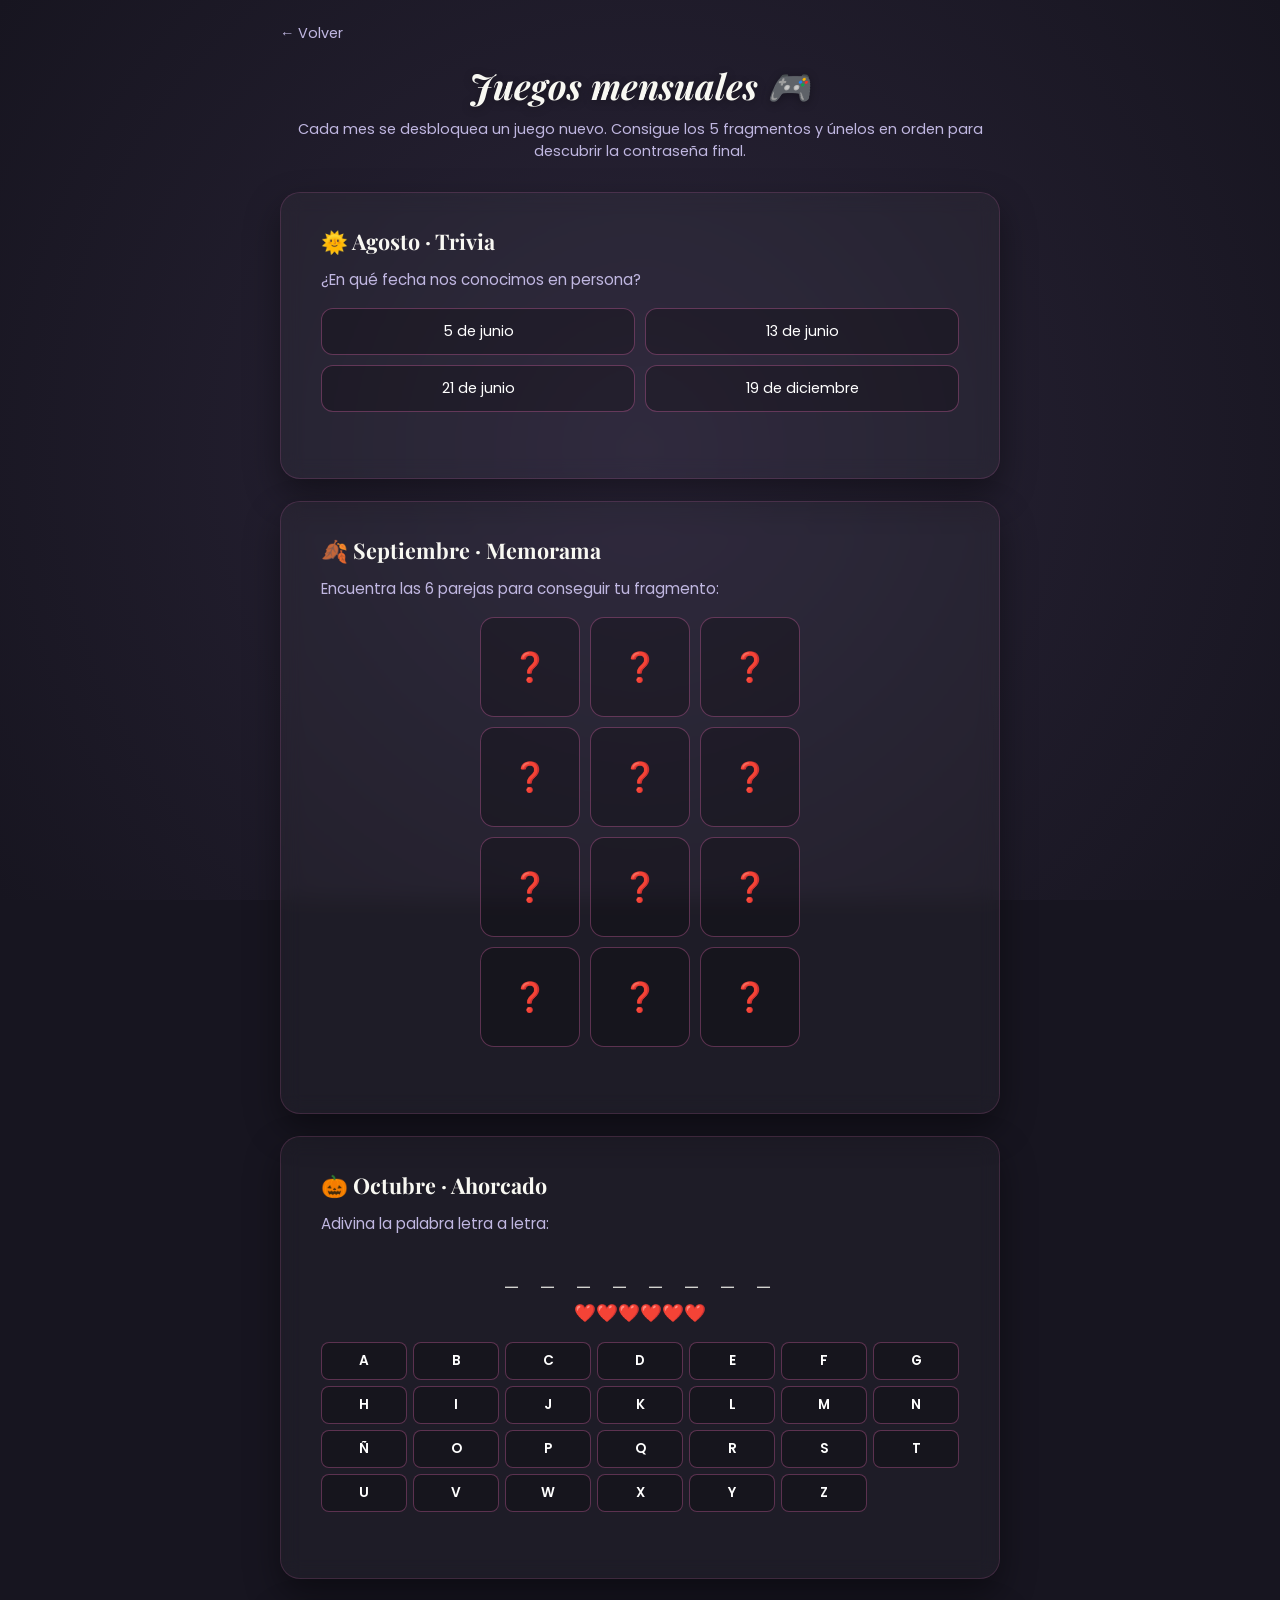
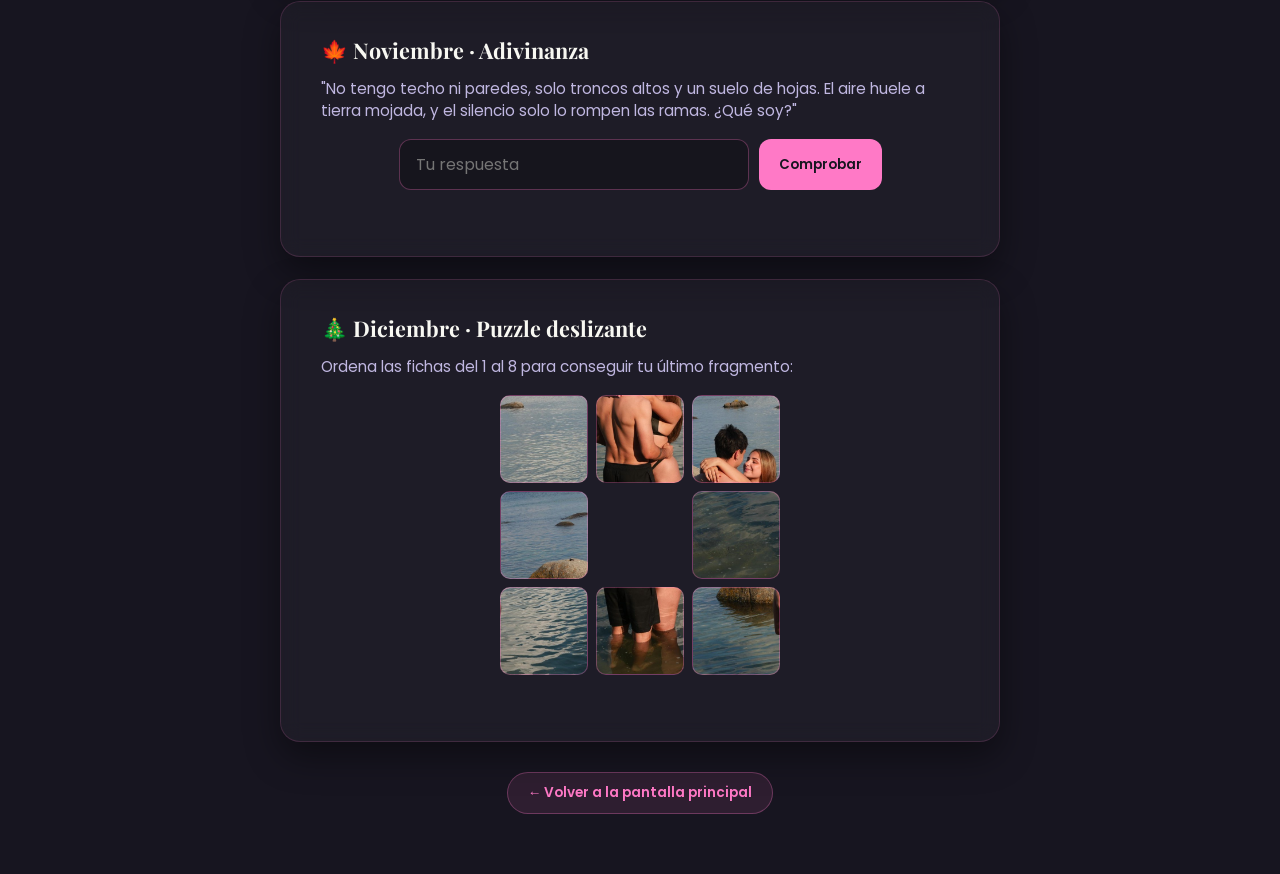
==== juegos.html @ 96655b37 "v2.0" ====
<!DOCTYPE html>
<html lang="es">
<head>
    <meta charset="UTF-8">
    <meta name="viewport" content="width=device-width, initial-scale=1.0, viewport-fit=cover">
    <meta name="apple-mobile-web-app-capable" content="yes">
    <meta name="apple-mobile-web-app-status-bar-style" content="black-translucent">
    <title>Juegos mensuales</title>
    <link href="https://fonts.googleapis.com/css2?family=Playfair+Display:ital,wght@0,600;1,400&family=Poppins:wght@400;600;700&display=swap" rel="stylesheet">
    <link rel="stylesheet" href="styles.css?v=1.7">
</head>

<body>
    <div class="games-page">
        <a href="index.html" class="back-link">← Volver</a>

        <h1 class="games-title">Juegos mensuales 🎮</h1>
        <p class="games-subtitle">
            Cada mes se desbloquea un juego nuevo. Consigue los 5 fragmentos y únelos
            en orden para descubrir la contraseña final.
        </p>

        <!-- AGOSTO: Trivia -->
        <section class="game-card" data-month="august">
            <h2 class="game-card-title">🌞 Agosto · Trivia</h2>

            <p class="game-locked-msg"></p>

            <div class="game-body">
                <p class="game-question">¿En qué fecha nos conocimos en persona?</p>
                <div class="trivia-options">
                    <button class="trivia-option" type="button">5 de junio</button>
                    <button class="trivia-option" type="button">13 de junio</button>
                    <button class="trivia-option" type="button" data-correct="true">21 de junio</button>
                    <button class="trivia-option" type="button">19 de diciembre</button>
                </div>
                <p class="game-feedback"></p>
            </div>
        </section>

        <!-- SEPTIEMBRE: Memorama -->
        <section class="game-card" data-month="september">
            <h2 class="game-card-title">🍂 Septiembre · Memorama</h2>

            <p class="game-locked-msg"></p>

            <div class="game-body">
                <p class="game-question">Encuentra las 6 parejas para conseguir tu fragmento:</p>
                <div class="memory-grid">
                    <button class="memory-card" type="button" data-pair="4" data-symbol="🔥">❓</button>
                    <button class="memory-card" type="button" data-pair="1" data-symbol="🏡">❓</button>
                    <button class="memory-card" type="button" data-pair="3" data-symbol="❤️">❓</button>
                    <button class="memory-card" type="button" data-pair="6" data-symbol="⭐">❓</button>
                    <button class="memory-card" type="button" data-pair="2" data-symbol="🌙">❓</button>
                    <button class="memory-card" type="button" data-pair="5" data-symbol="🌲">❓</button>
                    <button class="memory-card" type="button" data-pair="1" data-symbol="🏡">❓</button>
                    <button class="memory-card" type="button" data-pair="4" data-symbol="🔥">❓</button>
                    <button class="memory-card" type="button" data-pair="6" data-symbol="⭐">❓</button>
                    <button class="memory-card" type="button" data-pair="3" data-symbol="❤️">❓</button>
                    <button class="memory-card" type="button" data-pair="5" data-symbol="🌲">❓</button>
                    <button class="memory-card" type="button" data-pair="2" data-symbol="🌙">❓</button>
                </div>
                <p class="game-feedback"></p>
            </div>
        </section>

        <!-- OCTUBRE: Ahorcado -->
        <section class="game-card" data-month="october">
            <h2 class="game-card-title">🎃 Octubre · Ahorcado</h2>

            <p class="game-locked-msg"></p>

            <div class="game-body">
                <p class="game-question">Adivina la palabra letra a letra:</p>
                <p class="hangman-word"></p>
                <p class="hangman-lives"></p>
                <div class="hangman-letters"></div>
                <p class="game-feedback"></p>
            </div>
        </section>

        <!-- NOVIEMBRE: Adivinanza -->
        <section class="game-card" data-month="november">
            <h2 class="game-card-title">🍁 Noviembre · Adivinanza</h2>

            <p class="game-locked-msg"></p>

            <div class="game-body">
                <p class="game-question">
                    "No tengo techo ni paredes, solo troncos altos y un suelo de hojas.
                    El aire huele a tierra mojada, y el silencio solo lo rompen las ramas. ¿Qué soy?"
                </p>
                <div class="input-group">
                    <input type="text" class="riddle-input" placeholder="Tu respuesta" autocomplete="off">
                    <button type="button" class="riddle-check">Comprobar</button>
                </div>
                <p class="game-feedback"></p>
            </div>
        </section>

        <!-- DICIEMBRE: Puzzle deslizante -->
        <section class="game-card" data-month="december">
            <h2 class="game-card-title">🎄 Diciembre · Puzzle deslizante</h2>

            <p class="game-locked-msg"></p>

            <div class="game-body">
                <p class="game-question">Ordena las fichas del 1 al 8 para conseguir tu último fragmento:</p>
                <div class="sliding-puzzle" id="sliding-puzzle"></div>
                <p class="game-feedback"></p>
            </div>
        </section>

        <a href="index.html" class="games-link games-return">← Volver a la pantalla principal</a>
    </div>

    <script src="config.js?v=1.7"></script>
    <script src="games.js?v=1.7"></script>
</body>
</html>
---- styles.css ----
* {
  margin: 0;
  padding: 0;
  box-sizing: border-box;
  -webkit-tap-highlight-color: transparent;
}

html {
  height: -webkit-fill-available;
  /* Mismo color base que el body, para que el rebote de scroll no muestre blanco */
  background: #171520;
}

body {
  background: radial-gradient(circle, #2a2438 0%, #171520 100%);
  background-attachment: fixed;
  display: flex;
  justify-content: center;
  align-items: center;
  /* "safe center": si el contenido es más alto que la pantalla (pantalla revelada),
     se alinea arriba en vez de recortarse por arriba al centrarlo */
  align-items: safe center;
  min-height: 100vh;
  min-height: -webkit-fill-available;
  font-family: 'Poppins', sans-serif;
  color: #fff;
  /* Evita el rebote de scroll (Android/iOS) que deja ver el fondo blanco */
  overscroll-behavior: none;
  /* Scroll fluido en iOS */
  -webkit-overflow-scrolling: touch;
  /* Safe area para iPhone con notch / Dynamic Island */
  padding: max(20px, env(safe-area-inset-top))
           max(20px, env(safe-area-inset-right))
           max(20px, env(safe-area-inset-bottom))
           max(20px, env(safe-area-inset-left));
}

/* TARJETA CONTENEDORA */
.card-container {
  text-align: center;
  background: rgba(255, 255, 255, 0.03);
  padding: 40px 30px;
  border-radius: 24px;
  box-shadow: 0 15px 35px rgba(0, 0, 0, 0.4);
  /* Safari necesita el prefijo -webkit- */
  -webkit-backdrop-filter: blur(10px);
  backdrop-filter: blur(10px);
  border: 1px solid rgba(255, 121, 198, 0.15);
  max-width: 550px;
  width: 100%;
  opacity: 1;
  transition: opacity 0.5s ease;
}

.card-container.fade-out {
  opacity: 0;
  pointer-events: none;
}

/* Bloquea el scroll de fondo mientras el lightbox está abierto */
body.lightbox-open {
  overflow: hidden;
}

/* TÍTULO PRINCIPAL */
.main-title {
  font-family: 'Playfair Display', serif;
  font-style: italic;
  color: #f8f8f2;
  font-size: clamp(1.4rem, 5.5vw, 2.2rem);
  margin-bottom: 30px;
  text-shadow: 0 2px 10px rgba(0, 0, 0, 0.3);
}

/* CONTADOR */
#clock {
  margin-bottom: 35px;
}

.time-block {
  display: inline-block;
  margin: 0 clamp(5px, 2.5vw, 10px);
}

.time-block span {
  display: block;
  font-size: clamp(36px, 11vw, 50px);
  font-weight: 700;
  color: #ff79c6;
  text-shadow: 0 0 18px rgba(255, 121, 198, 0.35);
  line-height: 1;
  margin-bottom: 6px;
}

.time-block small {
  font-size: clamp(10px, 2.5vw, 12px);
  font-weight: 600;
  color: #f178b6;
  text-transform: uppercase;
  letter-spacing: 2px;
}

/* SECCIÓN DE CONTRASEÑA */
.lock-section {
  border-top: 1px solid rgba(255, 255, 255, 0.08);
  padding-top: 25px;
}

.lock-instruction {
  font-size: 0.9rem;
  color: #c0b7e1;
  margin-bottom: 15px;
}

.input-group {
  display: flex;
  justify-content: center;
  gap: 10px;
  max-width: 380px;
  margin: 0 auto;
}

/* INPUT DE TEXTO */
.input-group input {
  flex: 1;
  padding: 12px 16px;
  border-radius: 12px;
  border: 1px solid rgba(255, 121, 198, 0.3);
  background: rgba(0, 0, 0, 0.25);
  color: #fff;
  font-family: 'Poppins', sans-serif;
  /* 16px mínimo para evitar el zoom automático en iPhone */
  font-size: 16px;
  outline: none;
  transition: all 0.3s ease;
  /* Mejora la apariencia nativa en iOS */
  -webkit-appearance: none;
  appearance: none;
}

.input-group input:focus {
  border-color: #ff79c6;
  box-shadow: 0 0 12px rgba(255, 121, 198, 0.25);
}

/* BOTÓN MOSTRAR/OCULTAR CONTRASEÑA (fuera del campo de texto) */
.password-toggle {
  padding: 12px 14px;
  border-radius: 12px;
  border: 1px solid rgba(255, 121, 198, 0.3);
  background: rgba(0, 0, 0, 0.25);
  color: #fff;
  font-size: 1.1rem;
  line-height: 1;
  cursor: pointer;
  transition: all 0.3s ease;
  touch-action: manipulation;
  min-height: 44px;
  -webkit-appearance: none;
  appearance: none;
}

.password-toggle:hover,
.password-toggle:active {
  border-color: #ff79c6;
  background: rgba(255, 121, 198, 0.15);
}

/* BOTÓN */
.input-group button {
  padding: 12px 20px;
  border-radius: 12px;
  border: none;
  background: #ff79c6;
  color: #171520;
  font-family: 'Poppins', sans-serif;
  font-weight: 600;
  cursor: pointer;
  transition: all 0.3s ease;
  /* Elimina el delay de 300ms en iOS */
  touch-action: manipulation;
  /* Mínimo recomendado por Apple para targets táctiles */
  min-height: 44px;
  /* Resetea estilos nativos en iOS */
  -webkit-appearance: none;
  appearance: none;
  white-space: nowrap;
}

.input-group button:hover {
  background: #ff92d0;
  transform: translateY(-2px);
  box-shadow: 0 5px 15px rgba(255, 121, 198, 0.4);
}

/* Estado :active para iOS (no tiene :hover en táctil) */
.input-group button:active {
  background: #ff92d0;
  transform: translateY(-1px);
  box-shadow: 0 3px 10px rgba(255, 121, 198, 0.4);
}

/* ENLACE A LOS JUEGOS MENSUALES */
.games-link-section {
  margin-top: 20px;
}

.games-link {
  display: inline-block;
  text-decoration: none;
  color: #ff79c6;
  background: rgba(255, 121, 198, 0.1);
  border: 1px solid rgba(255, 121, 198, 0.3);
  padding: 10px 20px;
  border-radius: 999px;
  font-size: 0.85rem;
  font-weight: 600;
  transition: all 0.3s ease;
}

.games-link:hover,
.games-link:active {
  background: rgba(255, 121, 198, 0.22);
  transform: translateY(-2px);
}

.games-return {
  display: block;
  width: fit-content;
  margin: 30px auto 0;
}

/* Reset de estilos nativos cuando .games-link se usa en un <button> */
button.games-link {
  cursor: pointer;
  font-family: 'Poppins', sans-serif;
  -webkit-appearance: none;
  appearance: none;
}

/* MENSAJE DE ERROR Y ANIMACIÓN */
.error-msg {
  color: #ff5555;
  font-size: 0.85rem;
  margin-top: 12px;
  min-height: 20px;
}

.shake {
  animation: shake 0.4s ease-in-out;
}

@keyframes shake {
  0%, 100% { transform: translateX(0); }
  25% { transform: translateX(-8px); }
  75% { transform: translateX(8px); }
}

/* ======================================== */
/* PANTALLA 2: REGALO DESBLOQUEADO           */
/* ======================================== */

.reveal-screen {
  width: 100%;
  max-width: 640px;
  opacity: 0;
  transition: opacity 0.6s ease;
  -webkit-overflow-scrolling: touch;
  /* Espacio inferior para no chocar con las barras de navegación nativas */
  padding-bottom: max(40px, env(safe-area-inset-bottom));
}

.reveal-screen.fade-in {
  opacity: 1;
}

/* El atributo [hidden] debe ganar siempre a display, aunque tengamos
   nuestras propias reglas de display en esta clase */
.reveal-screen[hidden] {
  display: none;
}

/* CABECERA ROMÁNTICA */
.reveal-header {
  text-align: center;
  margin-bottom: 28px;
}

.reveal-title {
  font-family: 'Playfair Display', serif;
  font-style: italic;
  color: #f8f8f2;
  font-size: clamp(1.6rem, 6vw, 2.4rem);
  text-shadow: 0 2px 10px rgba(0, 0, 0, 0.3);
  margin-bottom: 10px;
}

.reveal-subtitle {
  color: #c0b7e1;
  font-size: 0.95rem;
  line-height: 1.5;
}

/* TARJETA DEL REGALO PRINCIPAL */
.gift-card {
  text-align: center;
  background: rgba(255, 255, 255, 0.03);
  border: 1px solid rgba(255, 121, 198, 0.2);
  border-radius: 20px;
  padding: 28px 22px;
  margin-bottom: 34px;
  box-shadow: 0 15px 35px rgba(0, 0, 0, 0.4);
  -webkit-backdrop-filter: blur(10px);
  backdrop-filter: blur(10px);
}

.gift-card-title {
  font-family: 'Playfair Display', serif;
  color: #f8f8f2;
  font-size: clamp(1.2rem, 4.5vw, 1.6rem);
  margin-bottom: 12px;
}

.gift-card-text {
  color: #c0b7e1;
  font-size: 0.95rem;
  line-height: 1.6;
  margin-bottom: 16px;
}

.gift-badges {
  display: flex;
  flex-wrap: wrap;
  justify-content: center;
  gap: 8px;
}

.badge {
  background: rgba(255, 121, 198, 0.12);
  border: 1px solid rgba(255, 121, 198, 0.3);
  color: #ff79c6;
  padding: 6px 14px;
  border-radius: 999px;
  font-size: 0.78rem;
  font-weight: 600;
  white-space: nowrap;
}

/* MURO / GALERÍA DE RECUERDOS */
.section-title {
  font-family: 'Playfair Display', serif;
  text-align: center;
  color: #f8f8f2;
  font-size: clamp(1.1rem, 4vw, 1.4rem);
  margin-bottom: 16px;
}

/* Grid fijo de 2 columnas que intercala fotos y notas en el orden del HTML
   (foto | foto, nota | foto, foto | nota...) para que las imágenes se vean
   más grandes en cualquier tamaño de pantalla */
.gallery-grid {
  display: grid;
  grid-template-columns: repeat(2, 1fr);
  gap: 16px;
  align-items: start;
}

.gallery-item {
  margin: 0;
}

.gallery-item img {
  display: block;
  width: 100%;
  height: auto;
  border-radius: 16px;
  box-shadow: 0 8px 20px rgba(0, 0, 0, 0.4);
  object-fit: cover;
  cursor: zoom-in;
  transition: transform 0.25s ease, box-shadow 0.25s ease;
}

.gallery-item img:hover {
  transform: scale(1.03);
  box-shadow: 0 12px 28px rgba(0, 0, 0, 0.5);
}

.gallery-item img:active {
  transform: scale(0.98);
}

/* Texto debajo de cada foto */
.photo-caption {
  color: #c0b7e1;
  font-size: 0.8rem;
  line-height: 1.4;
  margin-top: 8px;
  text-align: left;
}

.photo-caption p + p {
  margin-top: 10px;
}

.note-card {
  background: rgba(255, 255, 255, 0.04);
  border: 1px solid rgba(255, 121, 198, 0.15);
  border-radius: 16px;
  padding: 16px;
  -webkit-backdrop-filter: blur(10px);
  backdrop-filter: blur(10px);
}

.note-quote {
  font-family: 'Playfair Display', serif;
  font-style: italic;
  color: #f8f8f2;
  font-size: 0.9rem;
  line-height: 1.5;
  margin-bottom: 8px;
}

.note-tag {
  display: block;
  color: #c0b7e1;
  font-size: 0.68rem;
  font-weight: 600;
  text-transform: uppercase;
  letter-spacing: 1px;
}

/* ===== LIGHTBOX (imagen ampliada) ===== */
.lightbox-overlay {
  position: fixed;
  inset: 0;
  background: rgba(10, 8, 15, 0.92);
  display: flex;
  align-items: center;
  justify-content: center;
  padding: 20px;
  opacity: 0;
  pointer-events: none;
  transition: opacity 0.3s ease;
  z-index: 1000;
  -webkit-backdrop-filter: blur(6px);
  backdrop-filter: blur(6px);
}

.lightbox-overlay.active {
  opacity: 1;
  pointer-events: auto;
}

.lightbox-overlay img {
  max-width: 92vw;
  max-height: 85vh;
  border-radius: 14px;
  box-shadow: 0 25px 60px rgba(0, 0, 0, 0.6);
  object-fit: contain;
}

.lightbox-close {
  position: absolute;
  top: max(16px, env(safe-area-inset-top));
  right: max(16px, env(safe-area-inset-right));
  width: 44px;
  height: 44px;
  border: 1px solid rgba(255, 121, 198, 0.3);
  border-radius: 50%;
  background: rgba(255, 255, 255, 0.08);
  color: #fff;
  font-size: 1.1rem;
  cursor: pointer;
  -webkit-appearance: none;
  appearance: none;
  touch-action: manipulation;
}

.lightbox-close:hover {
  background: rgba(255, 121, 198, 0.25);
}

/* ESCRITORIO / PANTALLAS GRANDES: todo más amplio y legible */
@media (min-width: 900px) {
  .card-container {
    max-width: 620px;
    padding: 55px 60px;
  }

  .time-block span {
    font-size: 60px;
  }

  .reveal-screen {
    max-width: 1080px;
  }

  .reveal-title {
    font-size: 3rem;
  }

  .reveal-subtitle {
    font-size: 1.15rem;
  }

  .gift-card {
    padding: 45px 70px;
  }

  .gift-card-title {
    font-size: 2rem;
  }

  .gift-card-text {
    font-size: 1.1rem;
    max-width: 640px;
    margin-left: auto;
    margin-right: auto;
  }

  .badge {
    font-size: 0.9rem;
    padding: 8px 18px;
  }

  .section-title {
    font-size: 1.8rem;
    margin-bottom: 22px;
  }

  .gallery-grid {
    gap: 26px;
  }

  .gallery-item img {
    border-radius: 20px;
  }

  .photo-caption {
    font-size: 0.9rem;
  }

  .note-card {
    padding: 22px;
  }

  .note-quote {
    font-size: 1.05rem;
  }
}

/* ======================================== */
/* PÁGINA DE JUEGOS MENSUALES                */
/* ======================================== */

.games-page {
  width: 100%;
  max-width: 640px;
  padding-bottom: max(40px, env(safe-area-inset-bottom));
}

.back-link {
  display: inline-block;
  color: #c0b7e1;
  text-decoration: none;
  font-size: 0.9rem;
  margin-bottom: 18px;
  transition: color 0.3s ease;
}

.back-link:hover {
  color: #ff79c6;
}

.games-title {
  font-family: 'Playfair Display', serif;
  font-style: italic;
  color: #f8f8f2;
  font-size: clamp(1.6rem, 6vw, 2.2rem);
  text-shadow: 0 2px 10px rgba(0, 0, 0, 0.3);
  margin-bottom: 10px;
  text-align: center;
}

.games-subtitle {
  color: #c0b7e1;
  font-size: 0.9rem;
  line-height: 1.5;
  text-align: center;
  margin-bottom: 30px;
}

/* TARJETA DE JUEGO */
.game-card {
  background: rgba(255, 255, 255, 0.03);
  border: 1px solid rgba(255, 121, 198, 0.15);
  border-radius: 20px;
  padding: 26px 22px;
  margin-bottom: 22px;
  -webkit-backdrop-filter: blur(10px);
  backdrop-filter: blur(10px);
  box-shadow: 0 15px 35px rgba(0, 0, 0, 0.4);
}

.game-card-title {
  font-family: 'Playfair Display', serif;
  color: #f8f8f2;
  font-size: clamp(1.1rem, 4.2vw, 1.35rem);
  margin-bottom: 14px;
}

.game-question {
  color: #c0b7e1;
  font-size: 0.95rem;
  line-height: 1.5;
  margin-bottom: 16px;
}

.game-feedback {
  font-size: 0.9rem;
  min-height: 20px;
  margin-top: 12px;
}

.game-feedback.is-error {
  color: #ff5555;
}

.game-feedback.is-success {
  color: #ff79c6;
  font-weight: 600;
}

.game-feedback.is-success strong {
  font-family: 'Playfair Display', serif;
  font-size: 1.05rem;
  letter-spacing: 1px;
}

.game-locked-msg {
  color: #c0b7e1;
  font-size: 0.9rem;
  font-style: italic;
}

/* TRIVIA (agosto) */
.trivia-options {
  display: grid;
  grid-template-columns: 1fr 1fr;
  gap: 10px;
}

.trivia-option {
  padding: 12px 10px;
  border-radius: 12px;
  border: 1px solid rgba(255, 121, 198, 0.3);
  background: rgba(0, 0, 0, 0.25);
  color: #fff;
  font-family: 'Poppins', sans-serif;
  font-size: 0.9rem;
  cursor: pointer;
  transition: all 0.25s ease;
  -webkit-appearance: none;
  appearance: none;
  touch-action: manipulation;
  min-height: 44px;
}

.trivia-option:hover,
.trivia-option:active {
  border-color: #ff79c6;
  background: rgba(255, 121, 198, 0.15);
}

/* MEMORAMA (septiembre) */
.memory-grid {
  display: grid;
  grid-template-columns: repeat(3, 1fr);
  gap: 10px;
  max-width: 320px;
  margin: 0 auto;
}

.memory-card {
  aspect-ratio: 1;
  border-radius: 14px;
  border: 1px solid rgba(255, 121, 198, 0.3);
  background: rgba(0, 0, 0, 0.25);
  color: #fff;
  font-size: clamp(1.4rem, 6vw, 1.8rem);
  cursor: pointer;
  transition: all 0.25s ease;
  -webkit-appearance: none;
  appearance: none;
  touch-action: manipulation;
}

.memory-card.is-flipped {
  background: rgba(255, 121, 198, 0.15);
  border-color: #ff79c6;
}

.memory-card.is-matched {
  background: rgba(255, 121, 198, 0.25);
  border-color: #ff79c6;
  opacity: 0.6;
  cursor: default;
}

/* AHORCADO (octubre) */
.hangman-word {
  font-family: 'Playfair Display', serif;
  color: #f8f8f2;
  font-size: clamp(1.3rem, 5.5vw, 1.8rem);
  letter-spacing: 6px;
  text-align: center;
  margin-bottom: 10px;
}

.hangman-lives {
  text-align: center;
  font-size: 1.1rem;
  margin-bottom: 16px;
}

.hangman-letters {
  display: grid;
  grid-template-columns: repeat(7, 1fr);
  gap: 6px;
}

.hangman-key {
  padding: 8px 0;
  border-radius: 8px;
  border: 1px solid rgba(255, 121, 198, 0.3);
  background: rgba(0, 0, 0, 0.25);
  color: #fff;
  font-family: 'Poppins', sans-serif;
  font-size: 0.85rem;
  font-weight: 600;
  cursor: pointer;
  transition: all 0.2s ease;
  -webkit-appearance: none;
  appearance: none;
  touch-action: manipulation;
}

.hangman-key:hover:not(:disabled) {
  border-color: #ff79c6;
  background: rgba(255, 121, 198, 0.15);
}

.hangman-key:disabled {
  opacity: 0.35;
  cursor: default;
}

/* PUZZLE DESLIZANTE (diciembre) */
.sliding-puzzle {
  display: grid;
  grid-template-columns: repeat(3, 1fr);
  gap: 8px;
  max-width: 280px;
  margin: 0 auto;
}

.puzzle-tile {
  aspect-ratio: 1;
  border-radius: 10px;
  border: 1px solid rgba(255, 121, 198, 0.3);
  background-color: rgba(255, 121, 198, 0.12);
  background-size: 300% 300%;
  background-repeat: no-repeat;
  cursor: pointer;
  transition: filter 0.2s ease, border-color 0.2s ease;
  -webkit-appearance: none;
  appearance: none;
  touch-action: manipulation;
}

.puzzle-tile:hover {
  border-color: #ff79c6;
  filter: brightness(1.08);
}

.puzzle-tile.is-empty {
  background-color: transparent;
  background-image: none;
  border-color: transparent;
  cursor: default;
}

/* Escritorio: página de juegos más ancha */
@media (min-width: 900px) {
  .games-page {
    max-width: 720px;
  }

  .game-card {
    padding: 34px 40px;
  }
}

/* MÓVIL (iPhone SE, iPhone estándar/Pro Max, Android, etc.) */
@media (max-width: 480px) {
  .card-container {
    padding: 30px 20px;
  }

  .main-title {
    margin-bottom: 20px;
  }

  .input-group {
    flex-direction: column;
  }

  .input-group button {
    width: 100%;
  }

  .gift-card {
    padding: 22px 18px;
  }
}
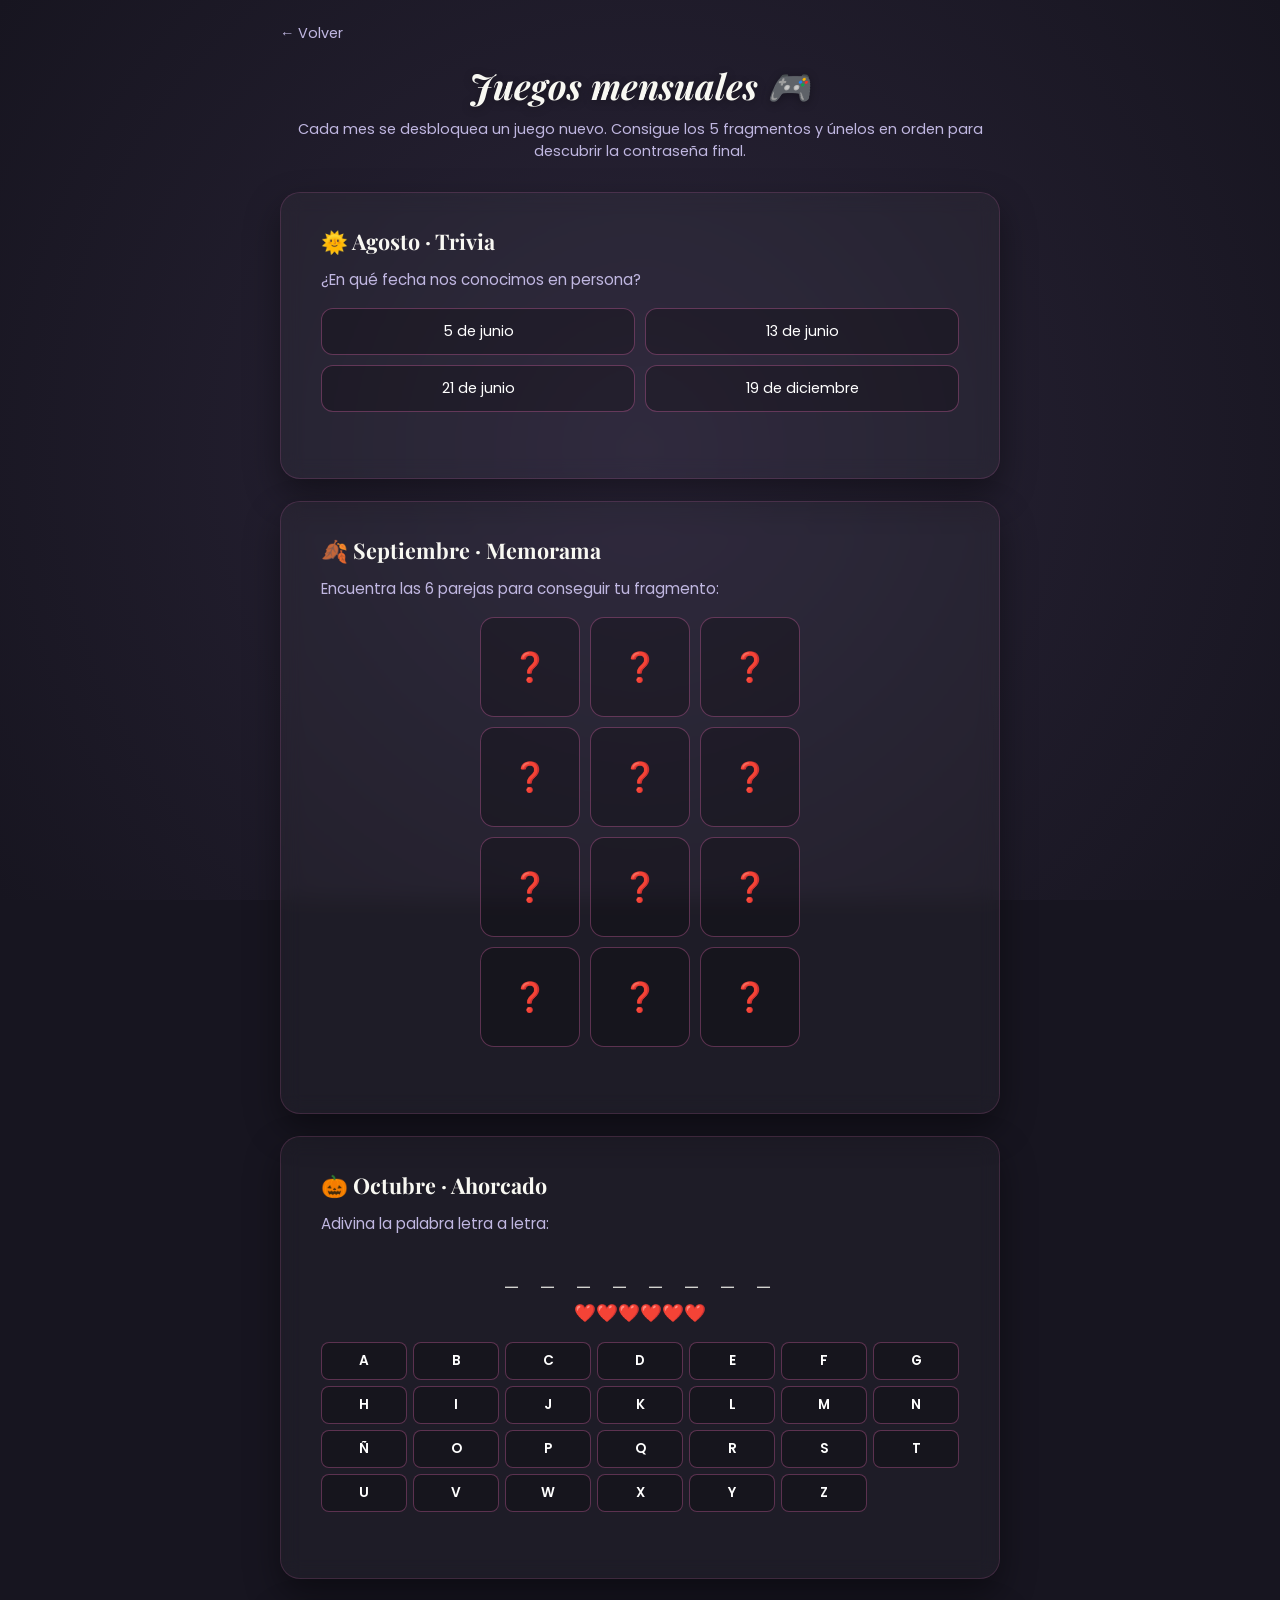
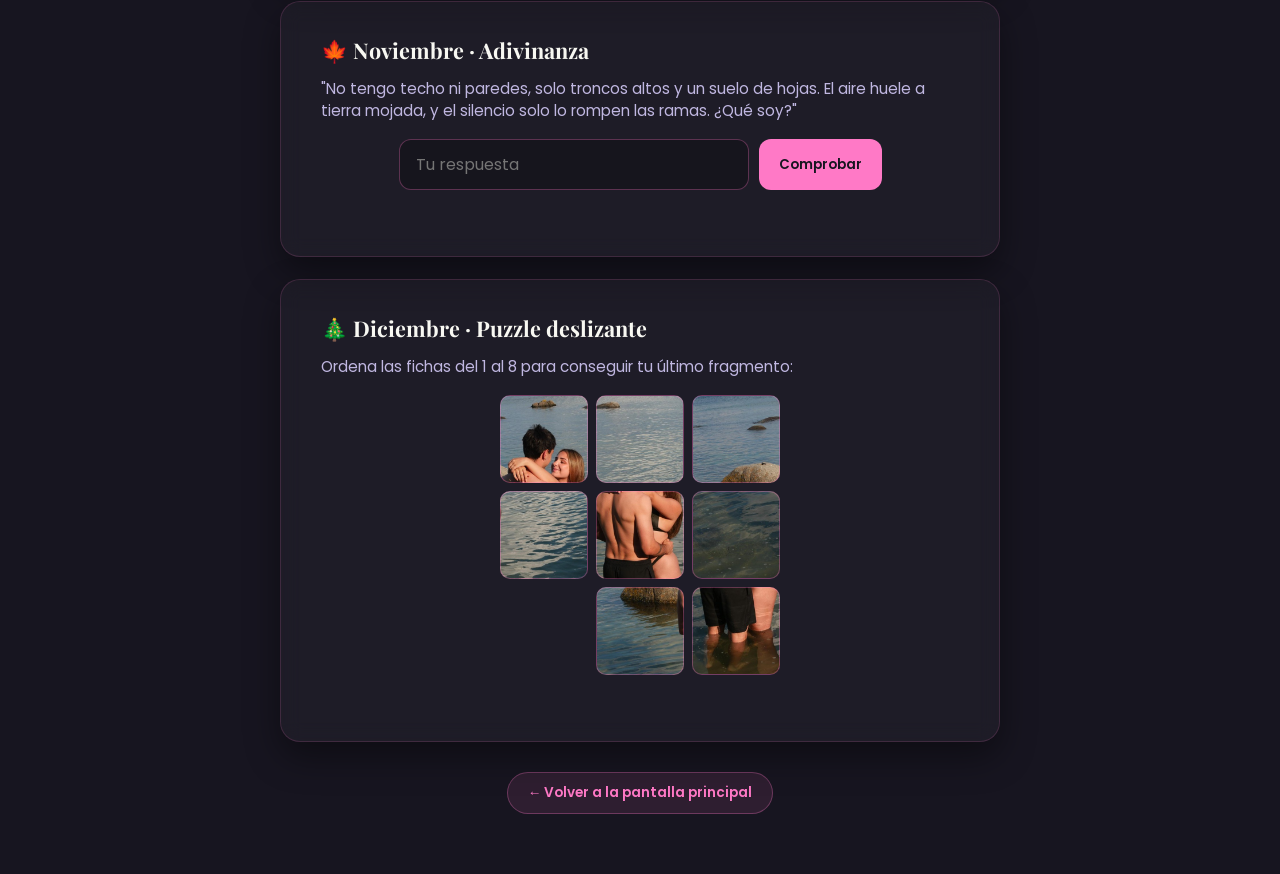
==== commit c98b3b43: "v2.2" ====
--- a/juegos.html
+++ b/juegos.html
@@ -7,7 +7,7 @@
     <meta name="apple-mobile-web-app-status-bar-style" content="black-translucent">
     <title>Juegos mensuales</title>
     <link href="https://fonts.googleapis.com/css2?family=Playfair+Display:ital,wght@0,600;1,400&family=Poppins:wght@400;600;700&display=swap" rel="stylesheet">
-    <link rel="stylesheet" href="styles.css?v=1.7">
+    <link rel="stylesheet" href="styles.css?v=2.2">
 </head>
 
 <body>
@@ -114,7 +114,7 @@
         <a href="index.html" class="games-link games-return">← Volver a la pantalla principal</a>
     </div>
 
-    <script src="config.js?v=1.7"></script>
-    <script src="games.js?v=1.7"></script>
+    <script src="config.js?v=2.2"></script>
+    <script src="games.js?v=2.2"></script>
 </body>
 </html>
--- a/styles.css
+++ b/styles.css
@@ -9,6 +9,10 @@
   height: -webkit-fill-available;
   /* Mismo color base que el body, para que el rebote de scroll no muestre blanco */
   background: #171520;
+  /* Evita que Chrome/Android agrande automáticamente el texto que envuelve
+     a su propia línea (p.ej. "SEG" en el contador) */
+  -webkit-text-size-adjust: 100%;
+  text-size-adjust: 100%;
 }
 
 body {
@@ -75,16 +79,20 @@
 /* CONTADOR */
 #clock {
   margin-bottom: 35px;
+  /* Grid de 4 columnas fijas: nunca envuelve a una 2ª fila (evitamos así
+     el "font boosting" que Chrome aplica a bloques huérfanos al envolver) */
+  display: grid;
+  grid-template-columns: repeat(4, 1fr);
+  gap: clamp(4px, 2vw, 10px);
 }
 
 .time-block {
-  display: inline-block;
-  margin: 0 clamp(5px, 2.5vw, 10px);
+  min-width: 0;
 }
 
 .time-block span {
   display: block;
-  font-size: clamp(36px, 11vw, 50px);
+  font-size: clamp(30px, 11vw, 50px);
   font-weight: 700;
   color: #ff79c6;
   text-shadow: 0 0 18px rgba(255, 121, 198, 0.35);
@@ -812,11 +820,19 @@
   }
 
   .input-group {
-    flex-direction: column;
+    flex-wrap: wrap;
+  }
+
+  .input-group input {
+    flex: 1 1 100%;
   }
 
   .input-group button {
-    width: 100%;
+    flex: 1;
+  }
+
+  .input-group .password-toggle {
+    flex: 0 0 auto;
   }
 
   .gift-card {
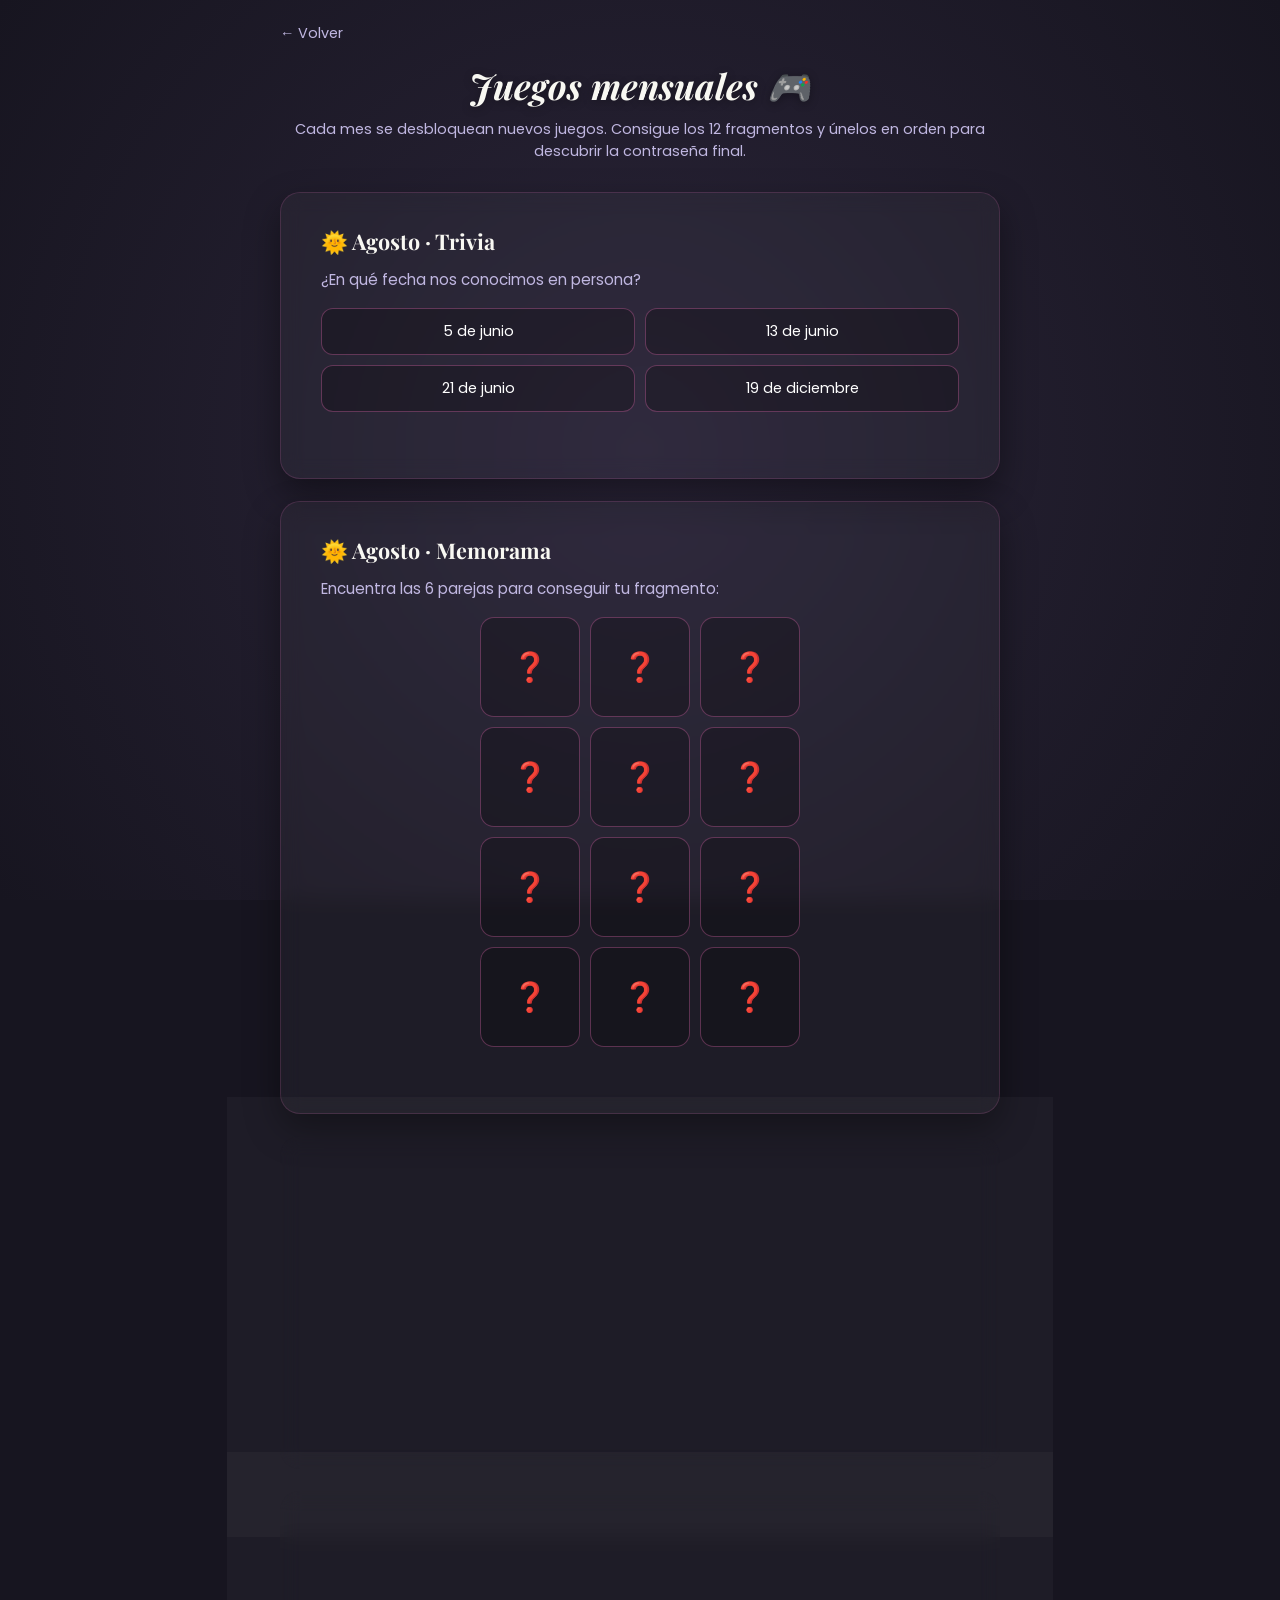
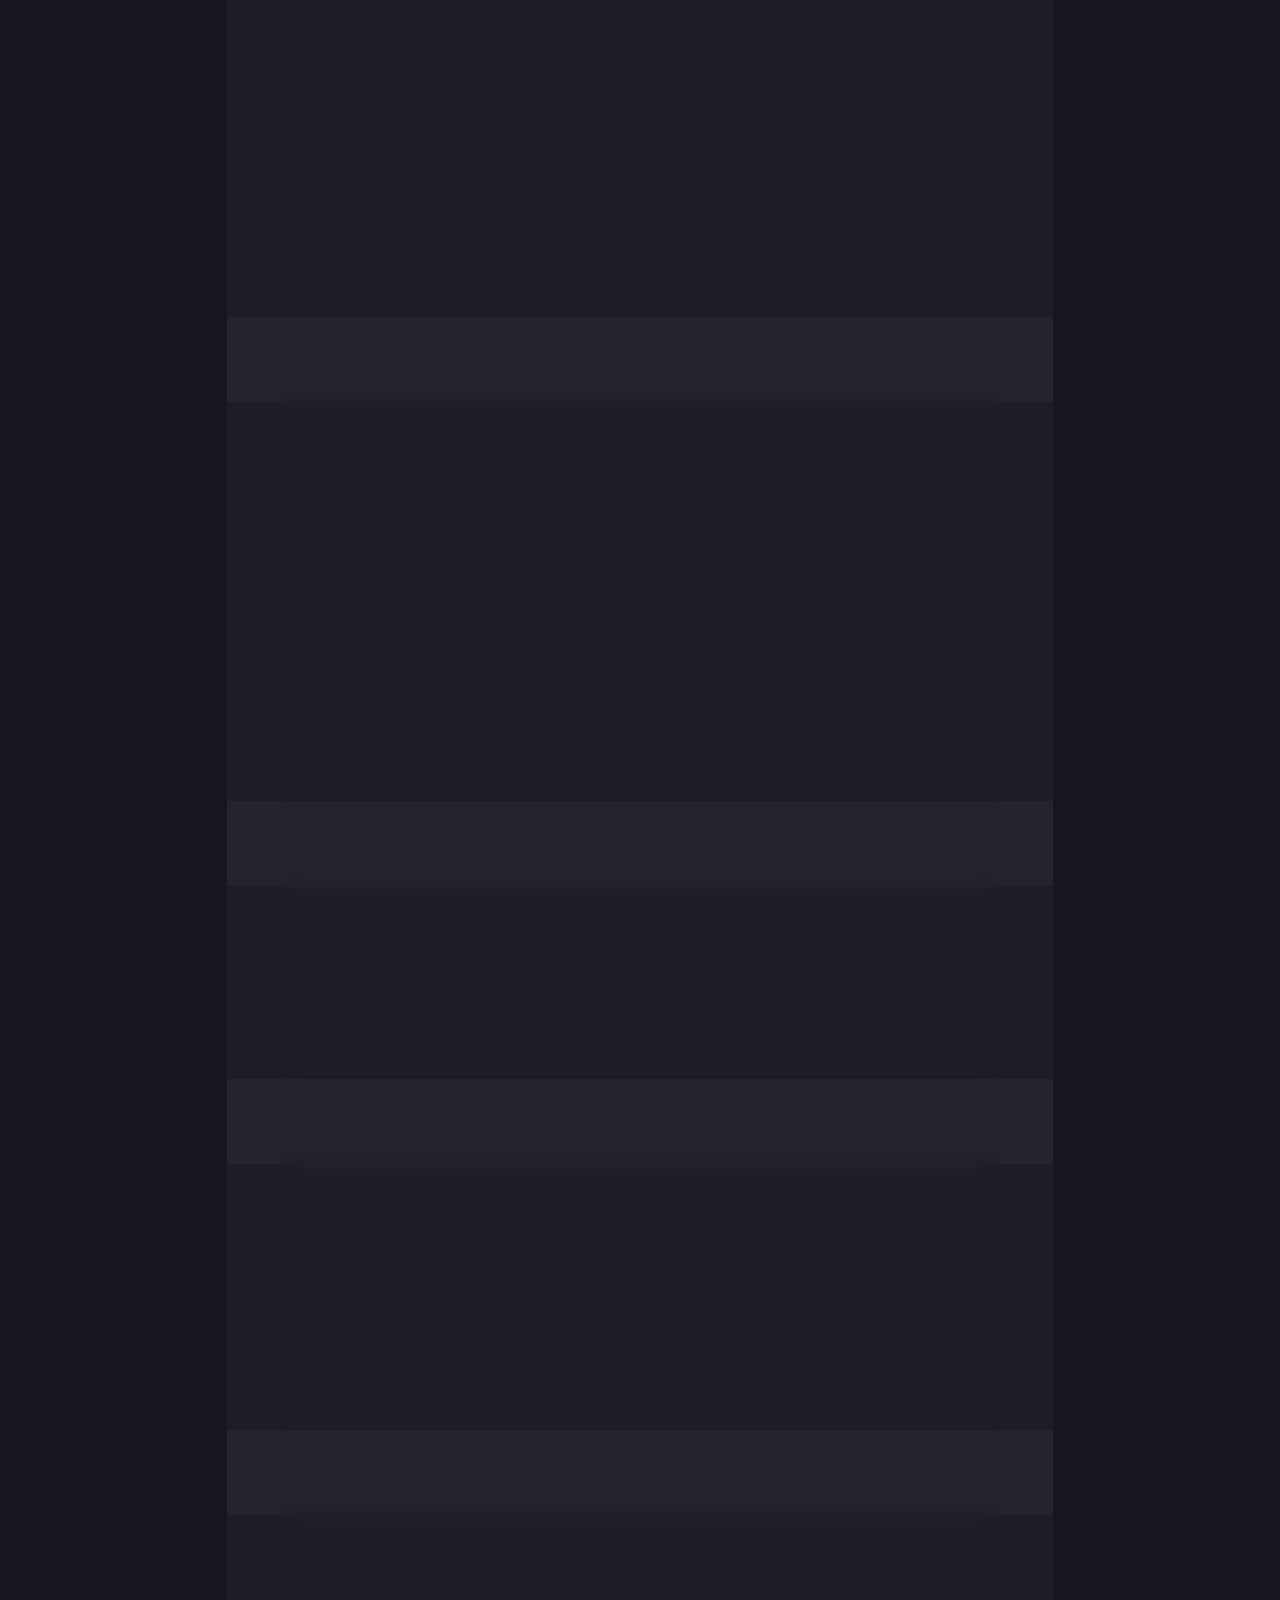
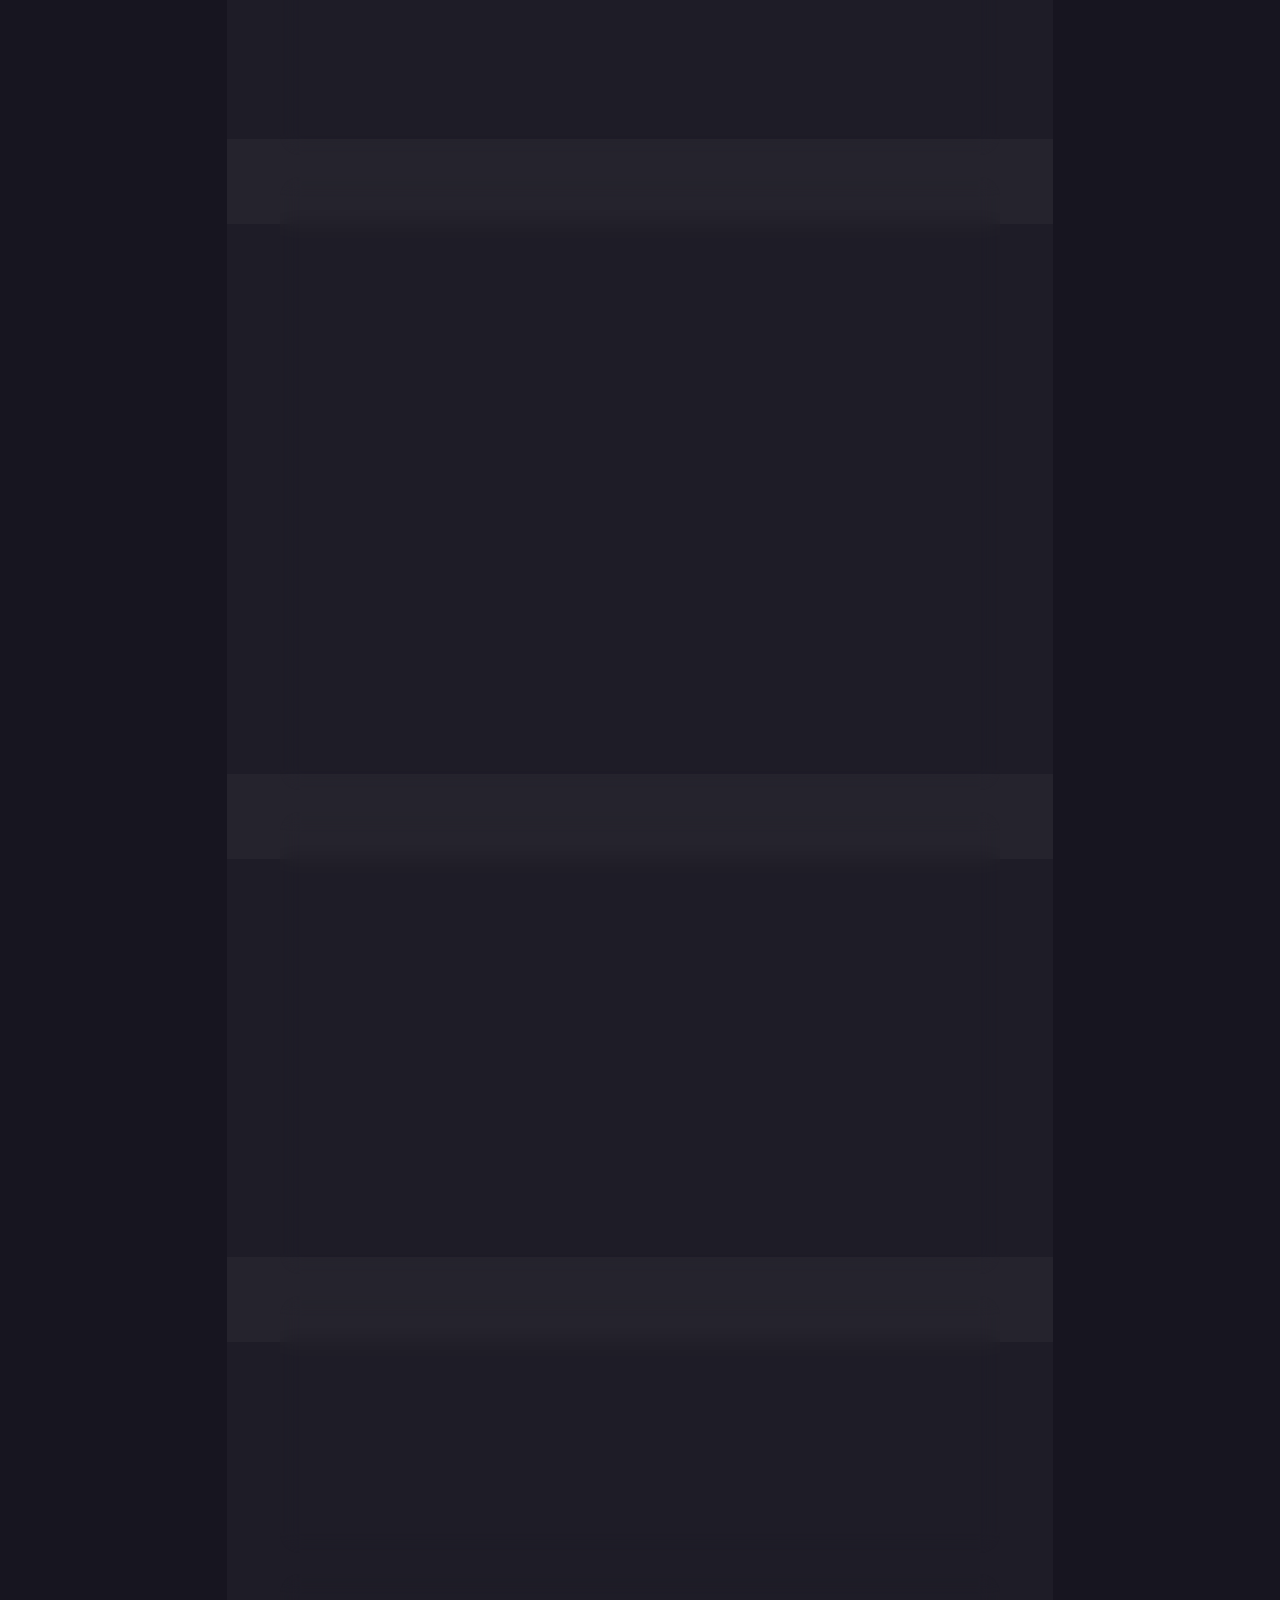
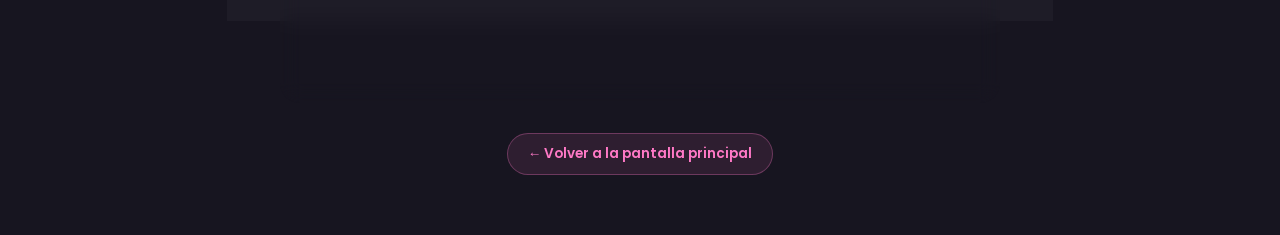
==== commit e92962de: "v3.0" ====
--- a/juegos.html
+++ b/juegos.html
@@ -7,7 +7,7 @@
     <meta name="apple-mobile-web-app-status-bar-style" content="black-translucent">
     <title>Juegos mensuales</title>
     <link href="https://fonts.googleapis.com/css2?family=Playfair+Display:ital,wght@0,600;1,400&family=Poppins:wght@400;600;700&display=swap" rel="stylesheet">
-    <link rel="stylesheet" href="styles.css?v=2.2">
+    <link rel="stylesheet" href="styles.css?v=3.0">
 </head>
 
 <body>
@@ -16,12 +16,12 @@
 
         <h1 class="games-title">Juegos mensuales 🎮</h1>
         <p class="games-subtitle">
-            Cada mes se desbloquea un juego nuevo. Consigue los 5 fragmentos y únelos
+            Cada mes se desbloquean nuevos juegos. Consigue los 12 fragmentos y únelos
             en orden para descubrir la contraseña final.
         </p>
 
-        <!-- AGOSTO: Trivia -->
-        <section class="game-card" data-month="august">
+        <!-- AGOSTO 1: Trivia -->
+        <section class="game-card" data-game="aug1">
             <h2 class="game-card-title">🌞 Agosto · Trivia</h2>
 
             <p class="game-locked-msg"></p>
@@ -38,9 +38,9 @@
             </div>
         </section>
 
-        <!-- SEPTIEMBRE: Memorama -->
-        <section class="game-card" data-month="september">
-            <h2 class="game-card-title">🍂 Septiembre · Memorama</h2>
+        <!-- AGOSTO 2: Memorama -->
+        <section class="game-card" data-game="aug2">
+            <h2 class="game-card-title">🌞 Agosto · Memorama</h2>
 
             <p class="game-locked-msg"></p>
 
@@ -64,9 +64,24 @@
             </div>
         </section>
 
-        <!-- OCTUBRE: Ahorcado -->
-        <section class="game-card" data-month="october">
-            <h2 class="game-card-title">🎃 Octubre · Ahorcado</h2>
+        <!-- AGOSTO 3: Anagrama -->
+        <section class="game-card" data-game="aug3">
+            <h2 class="game-card-title">🌞 Agosto · Anagrama</h2>
+
+            <p class="game-locked-msg"></p>
+
+            <div class="game-body">
+                <p class="game-question">Ordena las letras para descubrir la palabra escondida:</p>
+                <div class="anagram-letters"></div>
+                <p class="anagram-answer">…</p>
+                <button type="button" class="anagram-clear">🔄 Reiniciar letras</button>
+                <p class="game-feedback"></p>
+            </div>
+        </section>
+
+        <!-- SEPTIEMBRE 1: Ahorcado -->
+        <section class="game-card" data-game="sep1">
+            <h2 class="game-card-title">🍂 Septiembre · Ahorcado</h2>
 
             <p class="game-locked-msg"></p>
 
@@ -79,9 +94,44 @@
             </div>
         </section>
 
-        <!-- NOVIEMBRE: Adivinanza -->
-        <section class="game-card" data-month="november">
-            <h2 class="game-card-title">🍁 Noviembre · Adivinanza</h2>
+        <!-- SEPTIEMBRE 2: Verdadero o falso -->
+        <section class="game-card" data-game="sep2">
+            <h2 class="game-card-title">🍂 Septiembre · Verdadero o falso</h2>
+
+            <p class="game-locked-msg"></p>
+
+            <div class="game-body">
+                <p class="game-question">Responde verdadero o falso a cada frase para conseguir tu fragmento:</p>
+                <div class="truefalse-list">
+                    <div class="truefalse-item" data-answer="true">
+                        <p class="truefalse-statement">Empezamos a hablar un 13 de junio. <!-- TODO: edítame --></p>
+                        <div class="truefalse-options">
+                            <button type="button" class="truefalse-option" data-value="true">Verdadero</button>
+                            <button type="button" class="truefalse-option" data-value="false">Falso</button>
+                        </div>
+                    </div>
+                    <div class="truefalse-item" data-answer="false">
+                        <p class="truefalse-statement">Pasó más de un mes hasta que nos vimos en persona por primera vez. <!-- TODO: edítame --></p>
+                        <div class="truefalse-options">
+                            <button type="button" class="truefalse-option" data-value="true">Verdadero</button>
+                            <button type="button" class="truefalse-option" data-value="false">Falso</button>
+                        </div>
+                    </div>
+                    <div class="truefalse-item" data-answer="true">
+                        <p class="truefalse-statement">Tu cumpleaños cae justo el día en que termina esta cuenta atrás. <!-- TODO: edítame --></p>
+                        <div class="truefalse-options">
+                            <button type="button" class="truefalse-option" data-value="true">Verdadero</button>
+                            <button type="button" class="truefalse-option" data-value="false">Falso</button>
+                        </div>
+                    </div>
+                </div>
+                <p class="game-feedback"></p>
+            </div>
+        </section>
+
+        <!-- SEPTIEMBRE 3: Adivinanza -->
+        <section class="game-card" data-game="sep3">
+            <h2 class="game-card-title">🍂 Septiembre · Adivinanza</h2>
 
             <p class="game-locked-msg"></p>
 
@@ -98,15 +148,130 @@
             </div>
         </section>
 
-        <!-- DICIEMBRE: Puzzle deslizante -->
-        <section class="game-card" data-month="december">
+        <!-- OCTUBRE 1: Cifrado César -->
+        <section class="game-card" data-game="oct1">
+            <h2 class="game-card-title">🎃 Octubre · Mensaje cifrado</h2>
+
+            <p class="game-locked-msg"></p>
+
+            <div class="game-body">
+                <p class="game-question">Cada letra del mensaje se ha desplazado 3 posiciones. Descífralo y escribe la frase completa: <!-- TODO: cambia el mensaje en games.js (CIPHER_MESSAGE) --></p>
+                <p class="cipher-text"></p>
+                <div class="input-group">
+                    <input type="text" class="cipher-input" placeholder="Tu respuesta" autocomplete="off">
+                    <button type="button" class="cipher-check">Comprobar</button>
+                </div>
+                <p class="game-feedback"></p>
+            </div>
+        </section>
+
+        <!-- OCTUBRE 2: Trivia -->
+        <section class="game-card" data-game="oct2">
+            <h2 class="game-card-title">🎃 Octubre · Trivia</h2>
+
+            <p class="game-locked-msg"></p>
+
+            <div class="game-body">
+                <p class="game-question">¿En qué mes es tu cumpleaños? <!-- TODO: cambia esta pregunta y respuestas --></p>
+                <div class="trivia-options">
+                    <button class="trivia-option" type="button">Octubre</button>
+                    <button class="trivia-option" type="button">Noviembre</button>
+                    <button class="trivia-option" type="button" data-correct="true">Diciembre</button>
+                    <button class="trivia-option" type="button">Enero</button>
+                </div>
+                <p class="game-feedback"></p>
+            </div>
+        </section>
+
+        <!-- NOVIEMBRE 1: Memorama -->
+        <section class="game-card" data-game="nov1">
+            <h2 class="game-card-title">🍁 Noviembre · Memorama</h2>
+
+            <p class="game-locked-msg"></p>
+
+            <div class="game-body">
+                <p class="game-question">Encuentra las 6 parejas para conseguir tu fragmento:</p>
+                <div class="memory-grid">
+                    <button class="memory-card" type="button" data-pair="3" data-symbol="🦋">❓</button>
+                    <button class="memory-card" type="button" data-pair="1" data-symbol="🌸">❓</button>
+                    <button class="memory-card" type="button" data-pair="5" data-symbol="🍫">❓</button>
+                    <button class="memory-card" type="button" data-pair="2" data-symbol="🎁">❓</button>
+                    <button class="memory-card" type="button" data-pair="6" data-symbol="🎶">❓</button>
+                    <button class="memory-card" type="button" data-pair="4" data-symbol="🌟">❓</button>
+                    <button class="memory-card" type="button" data-pair="1" data-symbol="🌸">❓</button>
+                    <button class="memory-card" type="button" data-pair="3" data-symbol="🦋">❓</button>
+                    <button class="memory-card" type="button" data-pair="4" data-symbol="🌟">❓</button>
+                    <button class="memory-card" type="button" data-pair="6" data-symbol="🎶">❓</button>
+                    <button class="memory-card" type="button" data-pair="2" data-symbol="🎁">❓</button>
+                    <button class="memory-card" type="button" data-pair="5" data-symbol="🍫">❓</button>
+                </div>
+                <p class="game-feedback"></p>
+            </div>
+        </section>
+
+        <!-- NOVIEMBRE 2: Verdadero o falso -->
+        <section class="game-card" data-game="nov2">
+            <h2 class="game-card-title">🍁 Noviembre · Verdadero o falso</h2>
+
+            <p class="game-locked-msg"></p>
+
+            <div class="game-body">
+                <p class="game-question">Responde verdadero o falso a cada frase para conseguir tu fragmento:</p>
+                <div class="truefalse-list">
+                    <div class="truefalse-item" data-answer="false">
+                        <p class="truefalse-statement">El negro es mi color favorito.</p>
+                        <div class="truefalse-options">
+                            <button type="button" class="truefalse-option" data-value="true">Verdadero</button>
+                            <button type="button" class="truefalse-option" data-value="false">Falso</button>
+                        </div>
+                    </div>
+                    <div class="truefalse-item" data-answer="true">
+                        <p class="truefalse-statement">Tardo menos que tú en responder.</p>
+                        <div class="truefalse-options">
+                            <button type="button" class="truefalse-option" data-value="true">Verdadero</button>
+                            <button type="button" class="truefalse-option" data-value="false">Falso</button>
+                        </div>
+                    </div>
+                    <div class="truefalse-item" data-answer="true">
+                        <p class="truefalse-statement">Cuando falta poco para verte, se me acelera el pulso.</p>
+                        <div class="truefalse-options">
+                            <button type="button" class="truefalse-option" data-value="true">Verdadero</button>
+                            <button type="button" class="truefalse-option" data-value="false">Falso</button>
+                        </div>
+                    </div>
+                </div>
+                <p class="game-feedback"></p>
+            </div>
+        </section>
+
+        <!-- DICIEMBRE 1: Adivinanza -->
+        <section class="game-card" data-game="dic1">
+            <h2 class="game-card-title">🎄 Diciembre · Adivinanza</h2>
+
+            <p class="game-locked-msg"></p>
+
+            <div class="game-body">
+                <p class="game-question">
+                    "No se puede ver, ni tocar, ni oír, pero se siente pasar, y por mucho que lo intentes
+                    nunca vuelve atrás. ¿Qué soy?"
+                </p>
+                <div class="input-group">
+                    <input type="text" class="riddle-input" placeholder="Tu respuesta" autocomplete="off">
+                    <button type="button" class="riddle-check">Comprobar</button>
+                </div>
+                <p class="game-feedback"></p>
+            </div>
+        </section>
+
+        <!-- DICIEMBRE 2: Puzzle deslizante -->
+        <section class="game-card" data-game="dic2">
             <h2 class="game-card-title">🎄 Diciembre · Puzzle deslizante</h2>
 
             <p class="game-locked-msg"></p>
 
             <div class="game-body">
                 <p class="game-question">Ordena las fichas del 1 al 8 para conseguir tu último fragmento:</p>
-                <div class="sliding-puzzle" id="sliding-puzzle"></div>
+                <div class="sliding-puzzle"></div>
                 <p class="game-feedback"></p>
             </div>
         </section>
@@ -114,7 +279,8 @@
         <a href="index.html" class="games-link games-return">← Volver a la pantalla principal</a>
     </div>
 
-    <script src="config.js?v=2.2"></script>
-    <script src="games.js?v=2.2"></script>
+    <script src="config.js?v=3.0"></script>
+    <script src="games.js?v=3.0"></script>
+    <script src="hearts.js?v=3.0"></script>
 </body>
 </html>
--- a/styles.css
+++ b/styles.css
@@ -39,6 +39,23 @@
            max(20px, env(safe-area-inset-left));
 }
 
+/* AGRUPA EL AVISO Y LA TARJETA DE LOGIN: aparecen/desaparecen juntos */
+.login-stack {
+  display: flex;
+  flex-direction: column;
+  align-items: center;
+  gap: 20px;
+  max-width: 550px;
+  width: 100%;
+  opacity: 1;
+  transition: opacity 0.5s ease;
+}
+
+.login-stack.fade-out {
+  opacity: 0;
+  pointer-events: none;
+}
+
 /* TARJETA CONTENEDORA */
 .card-container {
   text-align: center;
@@ -50,15 +67,7 @@
   -webkit-backdrop-filter: blur(10px);
   backdrop-filter: blur(10px);
   border: 1px solid rgba(255, 121, 198, 0.15);
-  max-width: 550px;
   width: 100%;
-  opacity: 1;
-  transition: opacity 0.5s ease;
-}
-
-.card-container.fade-out {
-  opacity: 0;
-  pointer-events: none;
 }
 
 /* Bloquea el scroll de fondo mientras el lightbox está abierto */
@@ -74,6 +83,59 @@
   font-size: clamp(1.4rem, 5.5vw, 2.2rem);
   margin-bottom: 30px;
   text-shadow: 0 2px 10px rgba(0, 0, 0, 0.3);
+}
+
+/* AVISO IMPORTANTE (contador secundario, hasta el 15 de agosto) */
+.notice-banner {
+  width: 100%;
+  text-align: center;
+  padding: 18px 16px;
+  border-radius: 18px;
+  background: rgba(255, 184, 108, 0.08);
+  border: 1px solid rgba(255, 184, 108, 0.4);
+  box-shadow: 0 0 20px rgba(255, 184, 108, 0.15);
+  animation: notice-pulse 2.4s ease-in-out infinite;
+}
+
+@keyframes notice-pulse {
+  0%, 100% {
+    box-shadow: 0 0 20px rgba(255, 184, 108, 0.15);
+  }
+  50% {
+    box-shadow: 0 0 28px rgba(255, 184, 108, 0.35);
+  }
+}
+
+.notice-label {
+  font-size: clamp(0.9rem, 3.2vw, 1.1rem);
+  font-weight: 700;
+  color: #ffb86c;
+  text-transform: uppercase;
+  letter-spacing: 1.5px;
+  margin-bottom: 14px;
+}
+
+.notice-clock {
+  display: grid;
+  grid-template-columns: repeat(4, 1fr);
+  gap: clamp(4px, 2vw, 10px);
+}
+
+.notice-clock .time-block span {
+  color: #ffb86c;
+  text-shadow: 0 0 18px rgba(255, 184, 108, 0.4);
+  font-size: clamp(28px, 10vw, 46px);
+}
+
+.notice-clock .time-block small {
+  color: #ffcb94;
+}
+
+.notice-text {
+  color: #ffe2bb;
+  font-size: 0.95rem;
+  line-height: 1.5;
+  margin: 0;
 }
 
 /* CONTADOR */
@@ -488,10 +550,37 @@
   background: rgba(255, 121, 198, 0.25);
 }
 
+/* CORAZONES AL HACER CLICK */
+.click-heart {
+  position: fixed;
+  z-index: 2000;
+  pointer-events: none;
+  transform: translate(-50%, -50%);
+  animation: float-heart 0.9s ease-out forwards;
+}
+
+@keyframes float-heart {
+  0% {
+    opacity: 1;
+    transform: translate(-50%, -50%) scale(0.6);
+  }
+  20% {
+    opacity: 1;
+    transform: translate(-50%, -50%) scale(1.1);
+  }
+  100% {
+    opacity: 0;
+    transform: translate(calc(-50% + var(--drift-x, 0px)), -160%) scale(0.8);
+  }
+}
+
 /* ESCRITORIO / PANTALLAS GRANDES: todo más amplio y legible */
 @media (min-width: 900px) {
+  .login-stack {
+    max-width: 620px;
+  }
+
   .card-container {
-    max-width: 620px;
     padding: 55px 60px;
   }
 
@@ -798,6 +887,148 @@
   cursor: default;
 }
 
+/* ANAGRAMA */
+.anagram-letters {
+  display: flex;
+  flex-wrap: wrap;
+  justify-content: center;
+  gap: 8px;
+  margin-bottom: 14px;
+}
+
+.anagram-letter {
+  min-width: 40px;
+  padding: 10px 0;
+  border-radius: 10px;
+  border: 1px solid rgba(255, 121, 198, 0.3);
+  background: rgba(0, 0, 0, 0.25);
+  color: #fff;
+  font-family: 'Poppins', sans-serif;
+  font-size: 1rem;
+  font-weight: 600;
+  cursor: pointer;
+  transition: all 0.2s ease;
+  -webkit-appearance: none;
+  appearance: none;
+  touch-action: manipulation;
+}
+
+.anagram-letter:hover:not(:disabled) {
+  border-color: #ff79c6;
+  background: rgba(255, 121, 198, 0.15);
+}
+
+.anagram-letter:disabled {
+  opacity: 0.35;
+  cursor: default;
+}
+
+.anagram-answer {
+  font-family: 'Playfair Display', serif;
+  color: #f8f8f2;
+  font-size: 1.3rem;
+  letter-spacing: 4px;
+  text-align: center;
+  margin-bottom: 14px;
+  min-height: 1.6em;
+}
+
+.anagram-clear {
+  display: block;
+  margin: 0 auto;
+  padding: 10px 18px;
+  border-radius: 12px;
+  border: 1px solid rgba(255, 121, 198, 0.3);
+  background: rgba(0, 0, 0, 0.25);
+  color: #c0b7e1;
+  font-family: 'Poppins', sans-serif;
+  font-size: 0.85rem;
+  cursor: pointer;
+  transition: all 0.25s ease;
+  -webkit-appearance: none;
+  appearance: none;
+  touch-action: manipulation;
+}
+
+.anagram-clear:hover {
+  border-color: #ff79c6;
+  color: #fff;
+}
+
+/* VERDADERO O FALSO */
+.truefalse-list {
+  display: flex;
+  flex-direction: column;
+  gap: 14px;
+}
+
+.truefalse-item {
+  padding-bottom: 14px;
+  border-bottom: 1px solid rgba(255, 255, 255, 0.08);
+}
+
+.truefalse-item:last-child {
+  border-bottom: none;
+  padding-bottom: 0;
+}
+
+.truefalse-statement {
+  color: #c0b7e1;
+  font-size: 0.9rem;
+  line-height: 1.5;
+  margin-bottom: 10px;
+  transition: color 0.25s ease;
+}
+
+.truefalse-options {
+  display: grid;
+  grid-template-columns: 1fr 1fr;
+  gap: 10px;
+}
+
+.truefalse-option {
+  padding: 10px;
+  border-radius: 12px;
+  border: 1px solid rgba(255, 121, 198, 0.3);
+  background: rgba(0, 0, 0, 0.25);
+  color: #fff;
+  font-family: 'Poppins', sans-serif;
+  font-size: 0.85rem;
+  cursor: pointer;
+  transition: all 0.25s ease;
+  -webkit-appearance: none;
+  appearance: none;
+  touch-action: manipulation;
+}
+
+.truefalse-option:hover:not(:disabled) {
+  border-color: #ff79c6;
+  background: rgba(255, 121, 198, 0.15);
+}
+
+.truefalse-option:disabled {
+  opacity: 0.5;
+  cursor: default;
+}
+
+.truefalse-item.is-solved .truefalse-statement {
+  color: #ff79c6;
+}
+
+/* CIFRADO CÉSAR */
+.cipher-text {
+  font-family: 'Playfair Display', serif;
+  color: #f8f8f2;
+  font-size: clamp(1rem, 4.5vw, 1.2rem);
+  letter-spacing: 3px;
+  text-align: center;
+  background: rgba(0, 0, 0, 0.25);
+  border: 1px solid rgba(255, 121, 198, 0.3);
+  border-radius: 12px;
+  padding: 14px;
+  margin-bottom: 16px;
+}
+
 /* Escritorio: página de juegos más ancha */
 @media (min-width: 900px) {
   .games-page {
